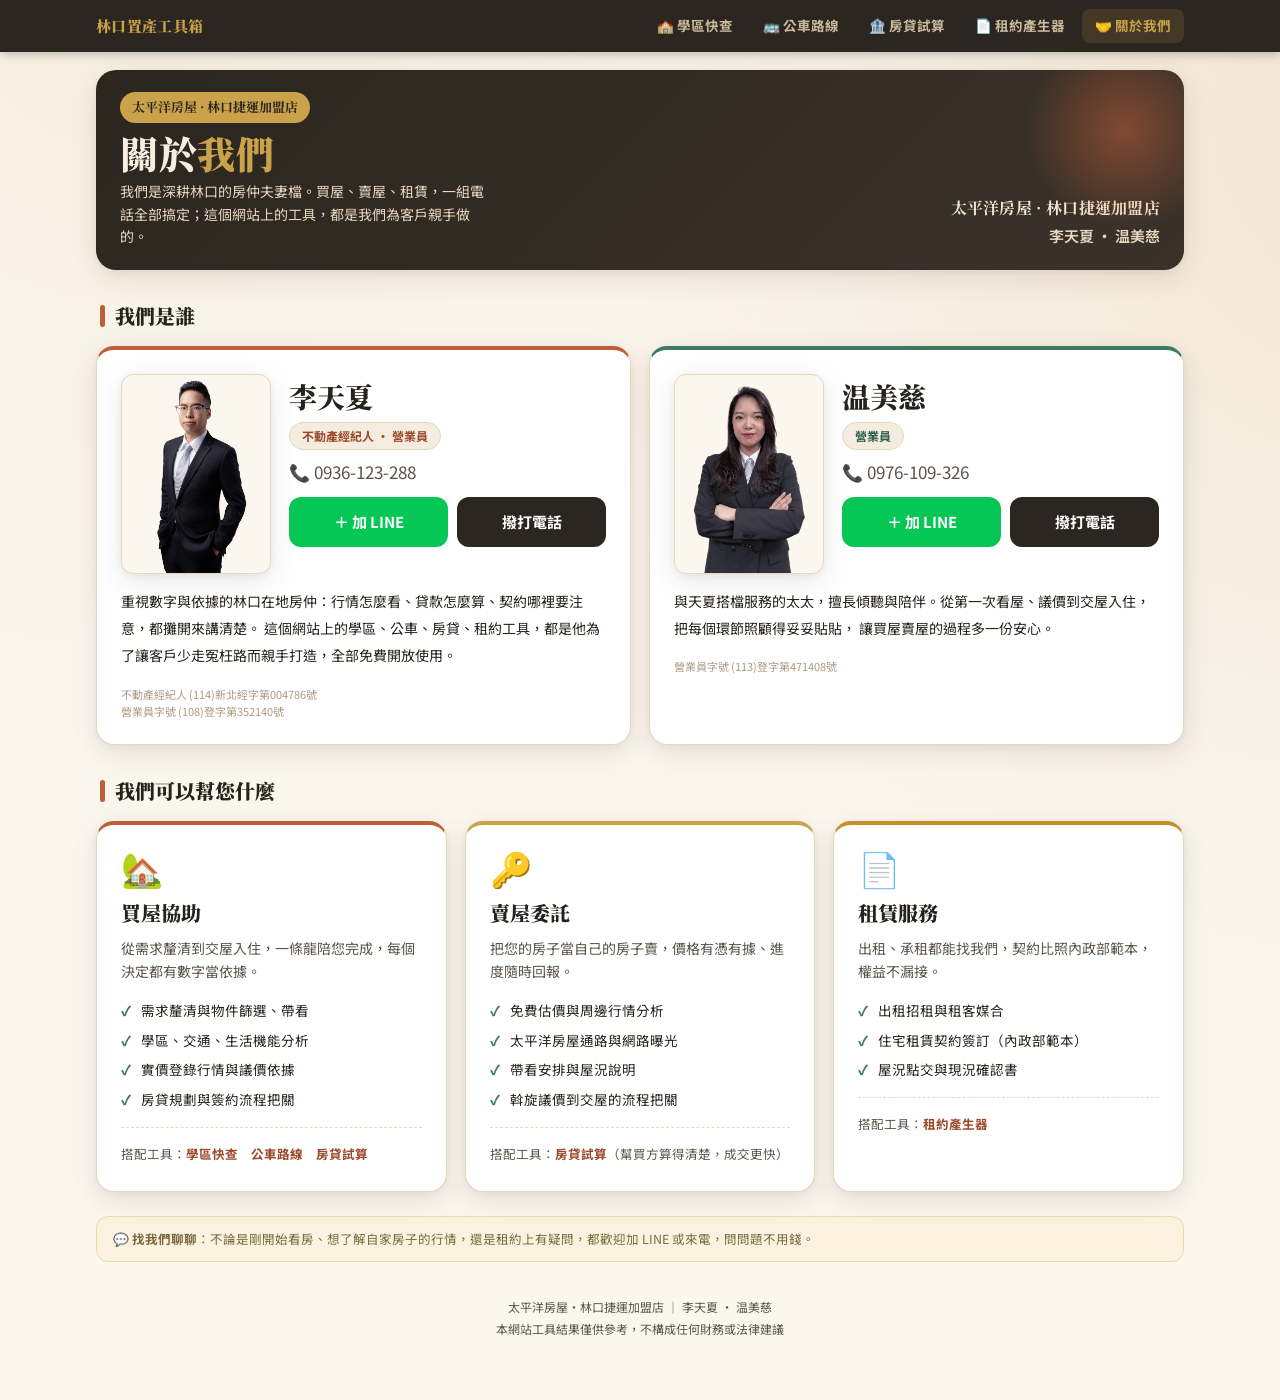
==== about/index.html @ 54dd7558 "簡介頁:新增「關於我們」頁(夫妻介紹+買賣租三服務)，全站導覽列與首頁加入口 Co-Authored-By: Claude Fable 5 <noreply@anthropic.com>" ====
<!DOCTYPE html>
<html lang="zh-Hant">
<head>
<meta charset="UTF-8">
<meta name="viewport" content="width=device-width, initial-scale=1.0">
<title>關於我們 — 林口置產工具箱</title>
<!-- 搜尋引擎描述 + LINE/FB 分享預覽卡（Open Graph） -->
<meta name="description" content="太平洋房屋・林口捷運加盟店 李天夏、温美慈——認識我們夫妻檔，以及我們能幫您的買屋、賣屋、租賃服務。">
<meta property="og:type" content="website">
<meta property="og:site_name" content="林口置產工具箱">
<meta property="og:locale" content="zh_TW">
<meta property="og:title" content="關於我們 — 林口置產工具箱">
<meta property="og:description" content="太平洋房屋・林口捷運加盟店 李天夏、温美慈——認識我們夫妻檔，以及我們能幫您的買屋、賣屋、租賃服務。">
<meta property="og:url" content="https://swcasa.com/about/">
<link rel="preconnect" href="https://fonts.googleapis.com">
<link rel="preconnect" href="https://fonts.gstatic.com" crossorigin>
<link href="https://fonts.googleapis.com/css2?family=Noto+Sans+TC:wght@400;500;700;900&family=Noto+Serif+TC:wght@600;700;900&display=swap" rel="stylesheet">
<link rel="stylesheet" href="../style.css">
<!-- 網站圖示：瀏覽器分頁小圖＋手機「加入主畫面」圖示；theme-color＝手機瀏覽器上方框色 -->
<link rel="icon" type="image/svg+xml" href="../img/favicon.svg">
<link rel="apple-touch-icon" href="../img/apple-touch-icon.png">
<meta name="theme-color" content="#BD5E39">
<!-- 流量統計（GoatCounter）：匿名計數、無 cookie；只在正式網站計數，本機 file:// 測試不會灌水 -->
<script>
if(location.protocol==='https:'){
  var _gc=document.createElement('script');
  _gc.async=true; _gc.src='https://gc.zgo.at/count.js';
  _gc.setAttribute('data-goatcounter','https://linkou-toolbox.goatcounter.com/count');
  document.head.appendChild(_gc);
}
</script>
<script>
/* 防同業以 iframe 內嵌冒用本工具（與學區頁一致） */
(function(){
  if(window.top===window.self)return;
  try{ if(window.top.location.hostname!==location.hostname){ window.top.location.href=location.href; } }
  catch(e){ window.top.location.href=location.href; }
})();
</script>
<style>
  /* ── 人物卡：照片＋介紹＋聯絡按鈕（樣式沿用各工具頁聯絡卡，放大成主角） ── */
  .profiles{display:grid;grid-template-columns:1fr 1fr;gap:18px;margin-top:6px}
  .profile{padding:24px;border-top:4px solid var(--clay)}
  .profile.p-wen{border-top-color:var(--teal)}
  .profile .top{display:flex;gap:18px;align-items:flex-start}
  .profile .photo{width:150px;height:200px;flex:0 0 auto;border-radius:12px;object-fit:cover;object-position:50% 12%;
    border:1px solid var(--line);background:var(--bg);box-shadow:var(--shadow)}
  .profile .info{flex:1 1 auto;min-width:0}
  .profile .nm{font-family:var(--serif);font-weight:900;font-size:28px}
  .profile .role{display:inline-block;font-size:12px;font-weight:700;color:var(--clay-d);
    background:var(--bg2);border:1px solid var(--line);border-radius:999px;padding:3px 12px;margin-top:4px}
  .profile.p-wen .role{color:var(--teal-d)}
  .profile .intro{font-size:14px;line-height:1.95;color:var(--ink);margin:14px 0 16px}
  .profile .acts{display:flex;gap:9px;flex-wrap:wrap}
  .profile .acts a{flex:1 1 auto;text-align:center;text-decoration:none;font-size:15px;padding:13px 18px}
  .btn-line{background:#06C755;color:#fff} .btn-line:hover{background:#05b34d}
  .btn-call{background:#2C2620;color:#fff} .btn-call:hover{background:#000}
  .profile .ph{font-size:17px;color:var(--ink-soft);margin:8px 0 12px}
  .profile .lic{font-size:11px;color:#aa9b85;margin-top:12px;line-height:1.55}
  @media(max-width:680px){
    .profiles{grid-template-columns:1fr}
    .profile .top{flex-direction:column;align-items:stretch}
    .profile .photo{width:210px;height:280px;align-self:center;margin-bottom:4px}
    .profile .info{text-align:center;max-width:320px;margin:0 auto}
    .profile .intro{text-align:left}
    .profile .lic{text-align:center}
  }

  /* ── 服務卡：沿用首頁工具卡的版型 ── */
  .svc-grid{display:grid;grid-template-columns:repeat(auto-fit,minmax(260px,1fr));gap:18px;margin-top:6px}
  .svc{display:flex;flex-direction:column;padding:26px 24px;border-top:4px solid var(--clay)}
  .svc.s-sell{border-top-color:var(--gold)}
  .svc.s-rent{border-top-color:var(--amber)}
  .svc .sv-icon{font-size:34px;line-height:1;margin-bottom:12px}
  .svc h3{font-family:var(--serif);font-weight:900;font-size:20px;color:var(--ink);margin-bottom:8px}
  .svc .sv-desc{font-size:14px;color:var(--ink-soft);line-height:1.7;margin-bottom:16px}
  .svc ul{list-style:none;margin:0;display:flex;flex-direction:column;gap:8px}
  .svc li{font-size:13.5px;color:var(--ink);padding-left:20px;position:relative;line-height:1.6}
  .svc li::before{content:"✓";position:absolute;left:0;top:0;color:var(--teal);font-weight:900}
  .svc .sv-tools{margin-top:16px;padding-top:14px;border-top:1px dashed var(--line);font-size:12.5px;color:var(--ink-soft);line-height:1.9}
  .svc .sv-tools a{color:var(--clay-d);font-weight:700;text-decoration:none;white-space:nowrap}
  .svc .sv-tools a:hover{text-decoration:underline}
</style>
</head>
<body>

<!-- 全站導覽列 -->
<nav class="site-nav">
  <div class="nav-inner">
    <a href="../" class="nav-logo">林口置產工具箱</a>
    <div class="nav-links">
      <a href="../school/">🏫 學區快查</a>
      <a href="../bus/">🚌 公車路線</a>
      <a href="../mortgage/">🏦 房貸試算</a>
      <a href="../rent/">📄 租約產生器</a>
      <a href="./" class="active">🤝 關於我們</a>
    </div>
  </div>
</nav>

<div class="wrap">

  <header class="hero">
    <div>
      <span class="badge">太平洋房屋 · 林口捷運加盟店</span>
      <h1>關於<span class="mk">我們</span></h1>
      <p>我們是深耕林口的房仲夫妻檔。買屋、賣屋、租賃，一組電話全部搞定；這個網站上的工具，都是我們為客戶親手做的。</p>
    </div>
    <div class="yr">
      <span class="yr-biz">太平洋房屋 · 林口捷運加盟店</span><span class="yr-nm">李天夏 · 温美慈</span>
    </div>
  </header>

  <div class="sec-title"><span class="bar"></span>我們是誰</div>

  <div class="profiles">

    <!-- 李天夏 -->
    <section class="panel profile">
      <div class="top">
        <img class="photo" src="../img/agent-lee.png" alt="李天夏" loading="lazy" onerror="this.style.display='none'">
        <div class="info">
          <div class="nm">李天夏</div>
          <span class="role">不動產經紀人 · 營業員</span>
          <div class="ph">📞 0936-123-288</div>
          <div class="acts">
            <a class="btn btn-line" href="https://line.me/ti/p/oCqi-eVJvI" target="_blank" rel="noopener">＋ 加 LINE</a>
            <a class="btn btn-call" href="tel:0936123288">撥打電話</a>
          </div>
        </div>
      </div>
      <div class="intro">
        重視數字與依據的林口在地房仲：行情怎麼看、貸款怎麼算、契約哪裡要注意，都攤開來講清楚。
        這個網站上的學區、公車、房貸、租約工具，都是他為了讓客戶少走冤枉路而親手打造，全部免費開放使用。
      </div>
      <div class="lic">不動產經紀人 (114)新北經字第004786號<br>營業員字號 (108)登字第352140號</div>
    </section>

    <!-- 温美慈 -->
    <section class="panel profile p-wen">
      <div class="top">
        <img class="photo" src="../img/agent-wen.png" alt="温美慈" loading="lazy" onerror="this.style.display='none'">
        <div class="info">
          <div class="nm">温美慈</div>
          <span class="role">營業員</span>
          <div class="ph">📞 0976-109-326</div>
          <div class="acts">
            <a class="btn btn-line" href="https://line.me/ti/p/KLYEW95HzP" target="_blank" rel="noopener">＋ 加 LINE</a>
            <a class="btn btn-call" href="tel:0976109326">撥打電話</a>
          </div>
        </div>
      </div>
      <div class="intro">
        與天夏搭檔服務的太太，擅長傾聽與陪伴。從第一次看屋、議價到交屋入住，把每個環節照顧得妥妥貼貼，
        讓買屋賣屋的過程多一份安心。
      </div>
      <div class="lic">營業員字號 (113)登字第471408號</div>
    </section>

  </div>

  <div class="sec-title"><span class="bar"></span>我們可以幫您什麼</div>

  <div class="svc-grid">

    <!-- 買屋協助 -->
    <section class="panel svc">
      <div class="sv-icon">🏡</div>
      <h3>買屋協助</h3>
      <div class="sv-desc">從需求釐清到交屋入住，一條龍陪您完成，每個決定都有數字當依據。</div>
      <ul>
        <li>需求釐清與物件篩選、帶看</li>
        <li>學區、交通、生活機能分析</li>
        <li>實價登錄行情與議價依據</li>
        <li>房貸規劃與簽約流程把關</li>
      </ul>
      <div class="sv-tools">搭配工具：<a href="../school/">學區快查</a>　<a href="../bus/">公車路線</a>　<a href="../mortgage/">房貸試算</a></div>
    </section>

    <!-- 賣屋委託 -->
    <section class="panel svc s-sell">
      <div class="sv-icon">🔑</div>
      <h3>賣屋委託</h3>
      <div class="sv-desc">把您的房子當自己的房子賣，價格有憑有據、進度隨時回報。</div>
      <ul>
        <li>免費估價與周邊行情分析</li>
        <li>太平洋房屋通路與網路曝光</li>
        <li>帶看安排與屋況說明</li>
        <li>斡旋議價到交屋的流程把關</li>
      </ul>
      <div class="sv-tools">搭配工具：<a href="../mortgage/">房貸試算</a>（幫買方算得清楚，成交更快）</div>
    </section>

    <!-- 租賃服務 -->
    <section class="panel svc s-rent">
      <div class="sv-icon">📄</div>
      <h3>租賃服務</h3>
      <div class="sv-desc">出租、承租都能找我們，契約比照內政部範本，權益不漏接。</div>
      <ul>
        <li>出租招租與租客媒合</li>
        <li>住宅租賃契約簽訂（內政部範本）</li>
        <li>屋況點交與現況確認書</li>
      </ul>
      <div class="sv-tools">搭配工具：<a href="../rent/">租約產生器</a></div>
    </section>

  </div>

  <div class="disc" style="margin-top:24px">
    💬 <b>找我們聊聊</b>：不論是剛開始看房、想了解自家房子的行情，還是租約上有疑問，都歡迎加 LINE 或來電，問問題不用錢。
  </div>

  <footer>
    太平洋房屋・林口捷運加盟店 ｜ 李天夏 · 温美慈<br>
    本網站工具結果僅供參考，不構成任何財務或法律建議
  </footer>

</div><!-- /wrap -->

<script src="../internal-nav.js"></script>
</body>
</html>
---- style.css ----
/* ================================================
   林口置產工具箱 — 共用樣式
   包含：設計系統 CSS 變數、全站導覽列、共用元件
   ================================================ */

/* 設計系統 — CSS 變數 */
:root {
  --bg:#FBF6EE; --bg2:#F4ECDF; --ink:#26221C; --ink-soft:#5C544A;
  --line:#E4D8C5; --card:#FFFFFF;
  --clay:#BD5E39; --clay-d:#9C4A2B; --teal:#3C7A62; --teal-d:#2E5F4C;
  --amber:#C2902B; --red:#B23F2A; --gold:#C9A24A;
  --shadow:0 8px 28px rgba(60,44,28,.10), 0 2px 6px rgba(60,44,28,.06);
  --serif:"Noto Serif TC",serif;
  --sans:"Noto Sans TC","PingFang TC","Microsoft JhengHei",sans-serif;
}
*,*::before,*::after{box-sizing:border-box;margin:0;padding:0}
html,body{background:var(--bg);color:var(--ink);font-family:var(--sans);line-height:1.6;-webkit-font-smoothing:antialiased}
body{background-image:radial-gradient(circle at 12% -5%,#F7EEDF 0,transparent 42%),radial-gradient(circle at 110% 8%,#F0E5D2 0,transparent 46%)}

/* 全站導覽列 */
.site-nav{background:#2C2620;position:sticky;top:0;z-index:200;box-shadow:0 2px 10px rgba(0,0,0,.25)}
.nav-inner{max-width:1120px;margin:0 auto;padding:0 16px;display:flex;align-items:center;justify-content:space-between;height:52px}
.nav-logo{font-family:var(--serif);font-weight:900;font-size:15px;color:var(--gold);text-decoration:none;letter-spacing:.3px;flex-shrink:0}
.nav-links{display:flex;gap:4px;overflow-x:auto;min-width:0;-webkit-overflow-scrolling:touch;scrollbar-width:none}
.nav-links::-webkit-scrollbar{display:none}/* 手機:導覽列過寬時自己橫向滑動,不撐寬整頁 */
.nav-links a{color:#C9B89B;text-decoration:none;font-size:13.5px;font-weight:700;padding:6px 13px;border-radius:8px;transition:.15s;white-space:nowrap}
.nav-links a:hover{color:#F7EEDF;background:rgba(255,255,255,.08)}
.nav-links a.active{color:var(--gold);background:rgba(201,162,74,.15)}

/* 主容器 */
.wrap{max-width:1120px;margin:0 auto;padding:18px 16px 60px}

/* Hero 標頭 */
header.hero{display:flex;align-items:flex-end;justify-content:space-between;gap:16px;flex-wrap:wrap;
  padding:22px 24px;border-radius:20px;background:linear-gradient(135deg,#2C2620,#3a322a);
  color:#F7EEDF;box-shadow:var(--shadow);position:relative;overflow:hidden}
header.hero::after{content:"";position:absolute;right:-40px;top:-40px;width:200px;height:200px;border-radius:50%;
  background:radial-gradient(circle,rgba(189,94,57,.55),transparent 70%)}
.hero h1{font-family:var(--serif);font-weight:900;font-size:clamp(24px,5vw,38px);letter-spacing:.5px;line-height:1.15}
.hero h1 .mk{color:var(--gold)}
.hero p{color:#E7D7BE;font-size:14px;margin-top:6px;max-width:46ch}
.hero .badge{font-family:var(--serif);font-size:13px;font-weight:700;color:#2C2620;background:var(--gold);
  padding:5px 12px;border-radius:999px;display:inline-block;align-self:flex-start;margin-bottom:8px}
.hero .yr{text-align:right;line-height:1.6;color:#E7D7BE}
.hero .yr .yr-biz{display:block;font-family:var(--serif);font-size:16px;font-weight:700;color:#F3E6CE;letter-spacing:.3px}
.hero .yr .yr-nm{display:block;font-size:15px;font-weight:600;color:#E7D7BE;margin-top:3px}

/* 卡片 */
.panel{background:var(--card);border:1px solid var(--line);border-radius:18px;box-shadow:var(--shadow)}

/* 表單通用元件 */
.field{flex:1 1 240px;min-width:0}
label.lbl{display:block;font-size:12.5px;font-weight:700;color:var(--clay-d);margin-bottom:6px;letter-spacing:.3px}
input[type=text],select,input[type=number]{width:100%;padding:12px 14px;border:1.5px solid var(--line);border-radius:12px;
  font-family:var(--sans);font-size:15px;background:#FFFDF9;color:var(--ink);outline:none;transition:.18s}
input:focus,select:focus{border-color:var(--clay);box-shadow:0 0 0 3px rgba(189,94,57,.14)}

.btn{border:none;cursor:pointer;font-family:var(--sans);font-weight:700;font-size:15px;padding:12px 20px;
  border-radius:12px;background:var(--clay);color:#fff;transition:.18s;white-space:nowrap}
.btn:hover{background:var(--clay-d)}
.btn.ghost{background:#fff;color:var(--clay-d);border:1.5px solid var(--line)}
.btn.ghost:hover{border-color:var(--clay)}
.hint{font-size:12.5px;color:var(--ink-soft);margin-top:10px}

/* 區塊標題 */
.sec-title{font-family:var(--serif);font-weight:900;font-size:20px;margin:30px 4px 14px;display:flex;align-items:center;gap:10px}
.sec-title .bar{width:5px;height:22px;background:var(--clay);border-radius:3px}

/* Toast 訊息 */
.toast{position:fixed;left:50%;bottom:26px;transform:translateX(-50%) translateY(20px);background:var(--ink);
  color:#fff;padding:11px 20px;border-radius:999px;font-size:14px;opacity:0;pointer-events:none;transition:.3s;z-index:9999}
.toast.show{opacity:1;transform:translateX(-50%) translateY(0)}

/* 免責聲明區塊 */
.disc{background:#FBF3E0;border:1px solid #EBD8AE;border-radius:12px;padding:12px 16px;font-size:12.5px;color:#7a6a3e;margin-top:14px}

/* Footer */
footer{margin-top:34px;font-size:12px;color:var(--ink-soft);text-align:center;line-height:1.8}
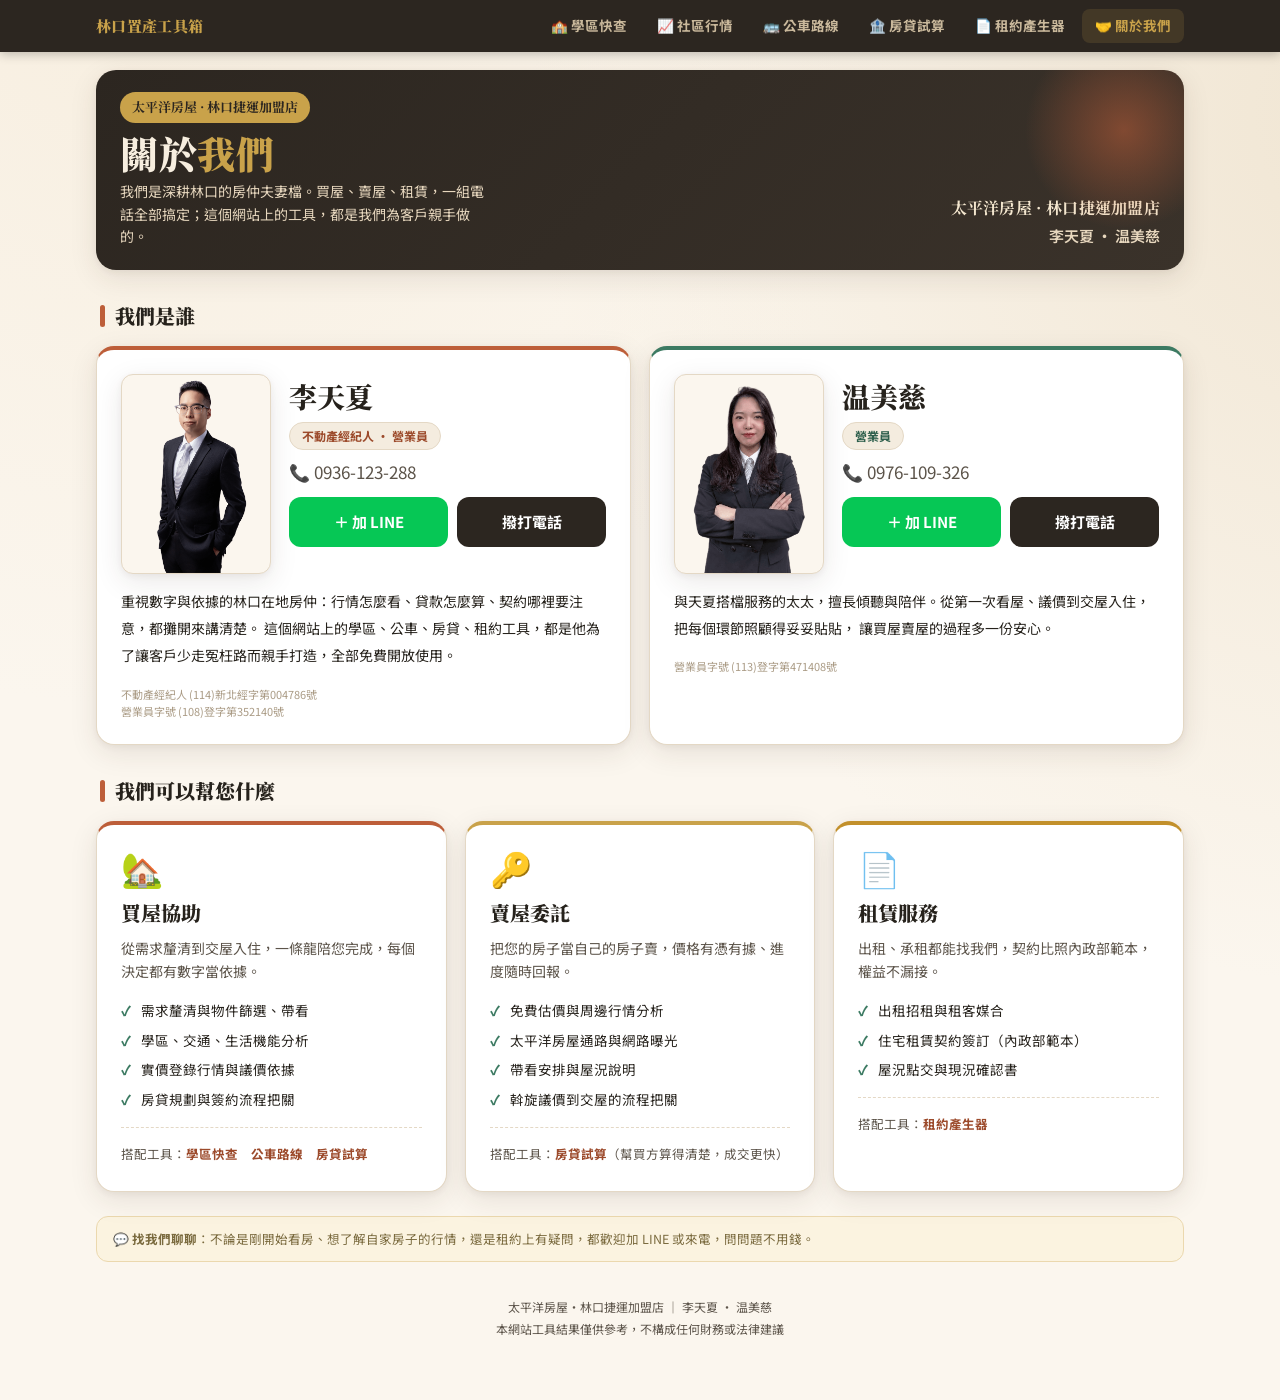
==== commit 3d3293e9: "行情頁:新增「社區行情」查詢(price/)+全站導覽接入 - price/index.html:近三年實價登錄逐筆明細(成屋+預售),社區/地址/建案名三種查法,   樣本不足自動放寬(1→2→3年" ====
--- a/about/index.html
+++ b/about/index.html
@@ -90,6 +90,7 @@
     <a href="../" class="nav-logo">林口置產工具箱</a>
     <div class="nav-links">
       <a href="../school/">🏫 學區快查</a>
+      <a href="../price/">📈 社區行情</a>
       <a href="../bus/">🚌 公車路線</a>
       <a href="../mortgage/">🏦 房貸試算</a>
       <a href="../rent/">📄 租約產生器</a>
